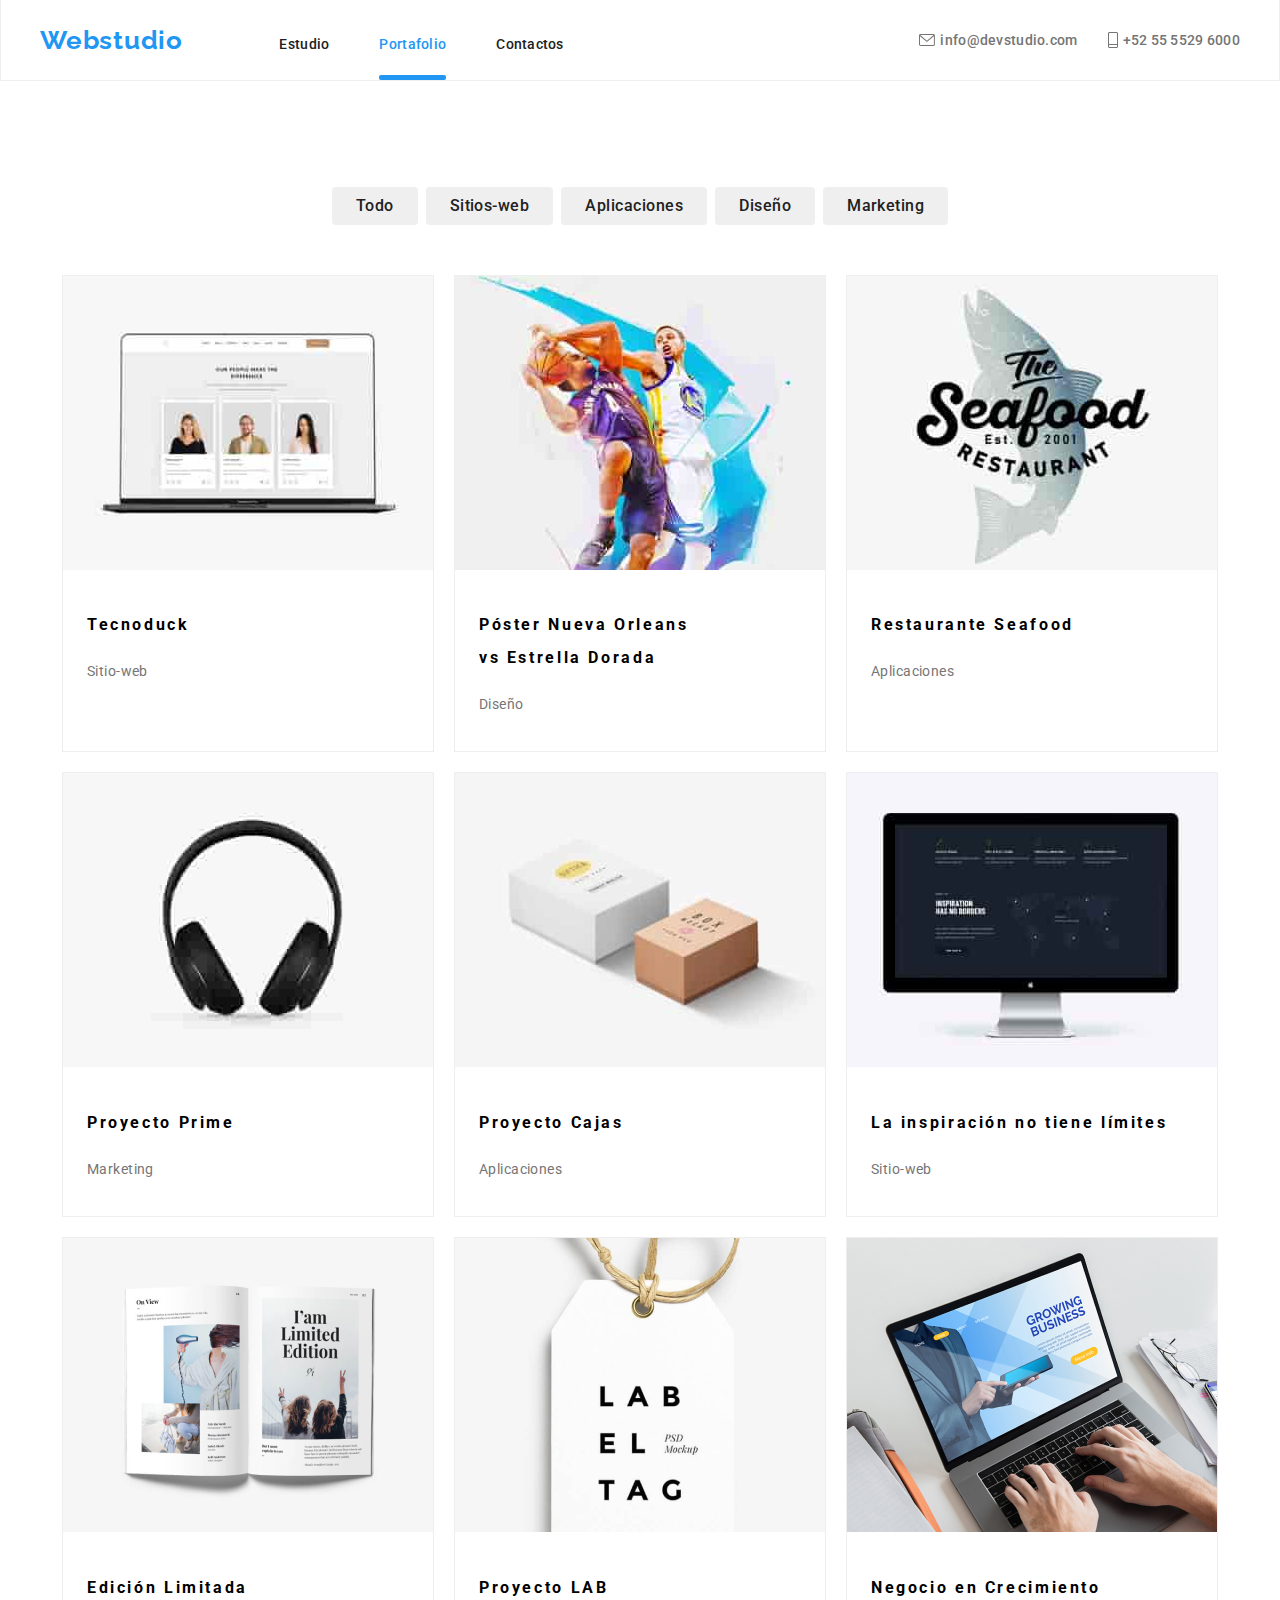
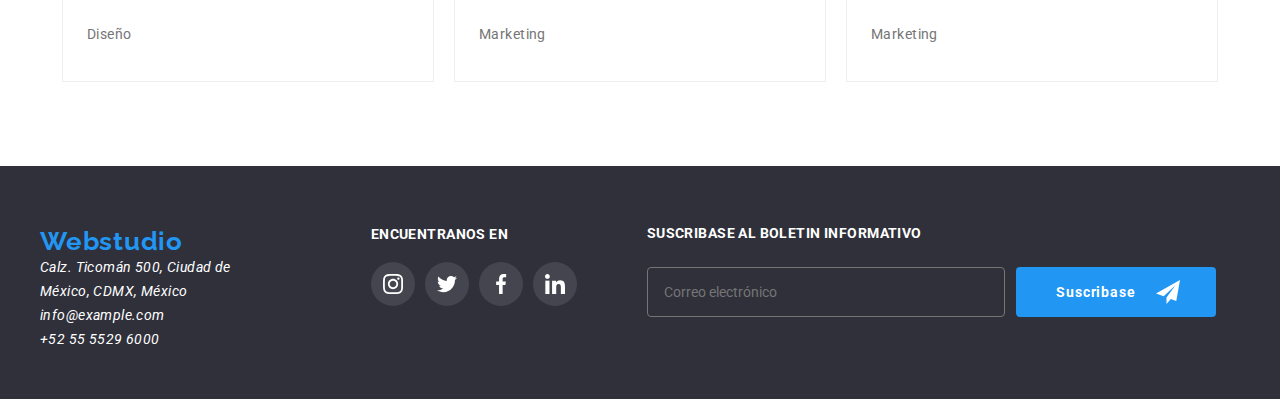
==== portafolio.html @ 68619248 "work1" ====
<!DOCTYPE html>
<html lang="Es">
  <head>
    <meta charset="UTF-8" />
    <meta name="viewport" content="width=device-width, initial-scale=1.0" />
    <title>Portafolio</title>
    <link
      rel="stylesheet"
      href="https://cdnjs.cloudflare.com/ajax/libs/modern-normalize/1.0.0/modern-normalize.min.css"
    />
    <link
      rel="stylesheet"
      href="https://cdnjs.cloudflare.com/ajax/libs/modern-normalize/1.0.0/modern-normalize.min.css"
    />
    <link rel="stylesheet" href="./css/style.css" />
  </head>
  <body class="style_letter">
    <header class="border header">
      <div class="container header_container">
        <nav>
          <a class="icono_web" href="./index.html">Webstudio</a>
          <ul class="navegation_link">
            <li>
              <a class="link_nav filtro_nav" href="./index.html">Estudio</a>
            </li>
            <li>
              <a class="link_nav filtro_nav active" href="./portafolio.html"
                >Portafolio</a
              >
            </li>
            <li><a class="link_nav filtro_nav" href="#">Contactos</a></li>
          </ul>
        </nav>
        <ul class="cont_contac">
          <li class="contacs">
            <a href="mailto:info@devstudio.com">
              <svg width="16px" height="12px">
                <use href="./images/symbol-defs.svg#icon-sobre-activable"></use>
              </svg>
              info@devstudio.com</a
            >
          </li>
          <li class="contacs">
            <a href="tel:+525555296000">
              <svg width="10px" height="16px">
                <use href="./images/symbol-defs.svg#icon-Phone"></use>
              </svg>
              +52 55 5529 6000</a
            >
          </li>
        </ul>
      </div>
    </header>
    <h1 class="entry-header">portafolio</h1>
    <main class="container">
      <section>
        <ul class="orient_filtros space_filtro">
          <li>
            <button type="button" class="cursor filtro">Todo</button>
          </li>
          <li>
            <button type="button" class="cursor filtro">Sitios-web</button>
          </li>
          <li>
            <button type="button" class="cursor filtro">Aplicaciones</button>
          </li>
          <li>
            <button type="button" class="cursor filtro">Diseño</button>
          </li>
          <li>
            <button type="button" class="cursor filtro">Marketing</button>
          </li>
        </ul>
        <ul class="list_img">
          <li class="img_block">
            <div class="img_cont">
              <img src="./images/Tecnoduck.jpg" alt="lapto_imag" width="370" />
              <p class="img_text">
                Tecnoduck es una plataforma de distribución de coronavirus de
                última generación. Las compañías usan esta plataforma para el
                espionaje digital y los ataques a los servidores seguros de la
                competencia.
              </p>
            </div>
            <h3>Tecnoduck</h3>
            <p>Sitio-web</p>
          </li>
          <li class="img_block">
            <div class="img_cont">
              <img
                src="./images/Basketball.jpg"
                alt="jugadores_nba"
                width="370"
              />
              <p class="img_text">
                Tecnoduck es una plataforma de distribución de coronavirus de
                última generación. Las compañías usan esta plataforma para el
                espionaje digital y los ataques a los servidores seguros de la
                competencia.
              </p>
            </div>
            <h3>
              Póster Nueva Orleans <br />
              vs Estrella Dorada
            </h3>
            <p>Diseño</p>
          </li>
          <li class="img_block">
            <div class="img_cont">
              <img
                src="./images/RestauranteSeafood.jpg"
                alt="img_fish"
                width="370"
              />
              <p class="img_text">
                Tecnoduck es una plataforma de distribución de coronavirus de
                última generación. Las compañías usan esta plataforma para el
                espionaje digital y los ataques a los servidores seguros de la
                competencia.
              </p>
            </div>
            <h3>Restaurante Seafood</h3>
            <p>Aplicaciones</p>
          </li>
          <li class="img_block">
            <div class="img_cont">
              <img
                src="./images/Proyectoprime.jpg"
                alt="audifonos"
                width="370"
              />
              <p class="img_text">
                Tecnoduck es una plataforma de distribución de coronavirus de
                última generación. Las compañías usan esta plataforma para el
                espionaje digital y los ataques a los servidores seguros de la
                competencia.
              </p>
            </div>
            <h3>Proyecto Prime</h3>
            <p>Marketing</p>
          </li>
          <li class="img_block">
            <div class="img_cont">
              <img src="./images/Proyectocajas.jpg" alt="cajas" width="370" />
              <p class="img_text">
                Tecnoduck es una plataforma de distribución de coronavirus de
                última generación. Las compañías usan esta plataforma para el
                espionaje digital y los ataques a los servidores seguros de la
                competencia.
              </p>
            </div>
            <h3>Proyecto Cajas</h3>
            <p>Aplicaciones</p>
          </li>
          <li class="img_block">
            <div class="img_cont">
              <img
                src="./images/lainspiracionnotienelimites.jpg"
                alt="monitor"
                width="370"
              />
              <p class="img_text">
                Tecnoduck es una plataforma de distribución de coronavirus de
                última generación. Las compañías usan esta plataforma para el
                espionaje digital y los ataques a los servidores seguros de la
                competencia.
              </p>
            </div>
            <h3>La inspiración no tiene límites</h3>
            <p>Sitio-web</p>
          </li>
          <li class="img_block">
            <div class="img_cont">
              <img
                src="./images/Edicionlimitada.jpg"
                alt="revisto"
                width="370"
              />
              <p class="img_text">
                Tecnoduck es una plataforma de distribución de coronavirus de
                última generación. Las compañías usan esta plataforma para el
                espionaje digital y los ataques a los servidores seguros de la
                competencia.
              </p>
            </div>
            <h3>Edición Limitada</h3>
            <p>Diseño</p>
          </li>
          <li class="img_block">
            <div class="img_cont">
              <img src="./images/Proyectolab.jpg" alt="etiqueta" width="370" />
              <p class="img_text">
                Tecnoduck es una plataforma de distribución de coronavirus de
                última generación. Las compañías usan esta plataforma para el
                espionaje digital y los ataques a los servidores seguros de la
                competencia.
              </p>
            </div>
            <h3>Proyecto LAB</h3>
            <p>Marketing</p>
          </li>
          <li class="img_block">
            <div class="img_cont">
              <img
                src="./images/Negocioencrecim.jpg"
                alt="digitacion_lapto"
                width="370"
              />
              <p class="img_text">
                Tecnoduck es una plataforma de distribución de coronavirus de
                última generación. Las compañías usan esta plataforma para el
                espionaje digital y los ataques a los servidores seguros de la
                competencia.
              </p>
            </div>
            <h3>Negocio en Crecimiento</h3>
            <p>Marketing</p>
          </li>
        </ul>
      </section>
    </main>
    <footer class="color_footer">
      <div class="container cont_footer">
        <div>
          <a class="icono_web filtro_nav" href="./index.html">Webstudio</a>
          <address>
            <ul>
              <li>
                <a
                  class="filtro_nav link_footer"
                  target="_blank"
                  href="https://www.google.es/maps/place/Calz.+Ticom%C3%A1n+500,+La+Laguna+Ticoman,+Gustavo+A.+Madero,+07340+Ciudad+de+M%C3%A9xico,+CDMX,+M%C3%A9xico/@19.5102072,-99.1350661,17z/data=!3m1!4b1!4m5!3m4!1s0x85d1f9c66374d1dd:0x72c74207e8767392!8m2!3d19.5102022!4d-99.1324912?hl=es&entry=ttu"
                  >Calz. Ticomán 500, Ciudad de <br />
                  México, CDMX, México</a
                >
              </li>
              <li>
                <a class="link_footer filtro_nav" href="mailto:info@example.com"
                  >info@example.com</a
                >
              </li>
              <li>
                <a class="link_footer filtro_nav" href="tel:+525555296000"
                  >+52 55 5529 6000</a
                >
              </li>
            </ul>
          </address>
        </div>
        <div>
          <h3 class="find_title">ENCUENTRANOS EN</h3>
          <ul class="find_redes">
            <li class="redes_footer">
              <svg width="20px" height="20px">
                <use href="./images/symbol-defs.svg#icon-instagram-2"></use>
              </svg>
            </li>
            <li class="redes_footer">
              <svg width="20px" height="20px">
                <use href="./images/symbol-defs.svg#icon-twitter-1"></use>
              </svg>
            </li>
            <li class="redes_footer">
              <svg width="20px" height="20px">
                <use href="./images/symbol-defs.svg#icon-facebook-1"></use>
              </svg>
            </li>
            <li class="redes_footer">
              <svg width="20px" height="20px">
                <use href="./images/symbol-defs.svg#icon-linkedin-1"></use>
              </svg>
            </li>
          </ul>
        </div>
        <div class="footer_form">
          <form>
            <label for="email"
              ><h3 class="name_footer_form">
                SUSCRIBASE AL BOLETIN INFORMATIVO
              </h3>
            </label>
            <input
              class="footer_input"
              type="email"
              id="email"
              name="email"
              required
              placeholder="Correo electrónico"
            />
            <button class="button_suscrip" type="submit">
              Suscribase
              <svg class="icon_suscrip" width="24" height="24">
                <use href="./images/symbol-defs.svg#icon-enviar"></use>
              </svg>
            </button>
          </form>
        </div>
      </div>
    </footer>
  </body>
</html>
---- css/style.css ----
@import url("https://fonts.googleapis.com/css2?family=Roboto:wght@400;500;700;900&display=swap");
@import url("https://fonts.googleapis.com/css2?family=Raleway:wght@700&display=swap");

:root {
  --brand-color: #2196f3;
  --bottom-color: #2f303a;
  --letter-color: #757575;
  --tittle-color: #212121;
  --company-color: #f5f4fa;
  --color-white: #ffffff;
  --svg-color: #afb1b8;
}

body {
  font-family: Roboto;
  font-size: 14px;
  letter-spacing: 0.03em;
}

.style {
  list-style: none;
  padding: 0;
}

ul {
  margin: 0;
  padding: 0;
}

ul li {
  list-style: none;
}

.section {
  padding-top: 94px;
  padding-bottom: 94px;
}

button {
  border: none;
}

.container {
  width: 1200px;
  margin-left: auto;
  margin-right: auto;
}

.backdrop_service {
  position: fixed;
  top: 0;
  left: 0;
  width: 100%;
  height: 100%;
  background-color: rgba(0, 0, 0, 0.2);
  display: flex;
  transition: opacity 250ms cubic-bezier(0.4, 0, 0.2, 1) 250ms,
    visibility 250ms cubic-bezier(0.4, 0, 0.2, 1) 250ms;
}

.modal {
  width: 528px;
  height: 581px;
  background-color: var(--color-white);
  position: absolute;
  transform: translate(-50%, -50%);
  top: 50%;
  left: 50%;
  border-radius: 4px;
  box-shadow: 1px 4px 6px 0px rgba(0, 0, 0, 0.12),
    0px 4px 4px 0px rgba(0, 0, 0, 0.14), 0px 1px 1px 0px rgba(0, 0, 0, 0.2);
}

.is-hidden {
  visibility: hidden;
  opacity: 0;
  pointer-events: none;
}

.form {
  width: 100%;
  height: 100%;
  display: block;
  padding: 40px;
}

.form_text {
  font-size: 20px;
  font-weight: 700;
  line-height: 1.4;
  letter-spacing: 0.03em;
  text-align: center;
  margin: 0;
  padding-bottom: 12px;
}

.label {
  color: var(--letter-color);
  font-size: 12px;
  font-weight: 400;
  line-height: 1.71;
  letter-spacing: 0.01em;
  text-align: left;
}

.input_group {
  position: relative;
}

.form_data {
  width: 448px;
  height: 40px;
  border-radius: 4px;
  border: solid 1px;
  border-color: var(--letter-color);
  margin-top: 4px;
  margin-bottom: 10px;
  cursor: pointer;
  padding-left: 42px;
  outline: none;
  transition: border-color 250ms cubic-bezier(0.4, 0, 0.2, 1) 250ms;
}

.input_svg {
  transition: fill 250ms cubic-bezier(0.4, 0, 0.2, 1) 250ms;
  position: absolute;
  left: 14px;
  top: 50%;
  transform: translateY(-65%);
}

.input_group:hover > .input_svg,
.form_data:hover {
  border-color: var(--brand-color);
  fill: var(--brand-color);
}

.input_group:focus-within > .input_svg,
.form_data:focus {
  fill: var(--brand-color);
  border-color: var(--brand-color);
}

.feedback_form {
  width: 448px;
  height: 120x;
  border-radius: 4px;
  border: solid 1px;
  border-color: var(--letter-color);
  font-size: 12px;
  line-height: 1.1;
  letter-spacing: 0.01em;
  padding: 12px 16px;
  margin-top: 4px;
  margin-bottom: 10px;
  cursor: pointer;
  resize: none;
  outline: none;
  transition: border-color 250ms cubic-bezier(0.4, 0, 0.2, 1) 250ms;
}

.feedback_form::placeholder {
  color: var(--letter-color);
  font-size: 12px;
  line-height: 1.1;
  letter-spacing: 0.01em;
}

.feedback_form:hover {
  border-color: var(--brand-color);
}

.feedback_form:focus {
  border-color: var(--brand-color);
}

.checkbox_cont {
  display: flex;
  position: relative;
}

.input_policies {
  display: block;
  width: 15px;
  height: 16px;
  position: absolute;
  top: 5%;
  left: 5px;
}

.label_policies {
  isplay: flex;
  align-items: center;
  color: var(--letter-color);
  font-size: 14px;
  line-height: 1.7;
  letter-spacing: 0.03em;
  padding-left: 30px;
}

.send_button {
  display: block;
  margin: auto;
  width: 200px;
  height: 50px;
  background-color: var(--brand-color);
  border-radius: 4px;
  border-color: transparent;
  box-shadow: 0px 4px 4px 0px rgba(0, 0, 0, 0.15);
  color: var(--color-white);
  font-weight: 700;
  line-height: 1.8;
  letter-spacing: 0.06em;
  align-items: center;
  margin-top: 10px;
  cursor: pointer;
  transform: translateY(15%);
}

.close_button {
  width: 30px;
  height: 30px;
  background-color: var(--white-font);
  border-radius: 50%;
  border: 1px solid rgba(0, 0, 0, 0.1);
  position: absolute;
  top: 8px;
  right: 8px;
  opacity: 1;
  visibility: visible;
  transition: opacity 250ms cubic-bezier(0.4, 0, 0.2, 1) 250ms,
    visibility 250ms cubic-bezier(0.4, 0, 0.2, 1) 250ms;
  padding: 6px 6px;
  justify-content: center;
  display: flex;
  align-items: center;
}

.close_button:hover,
.close_button:focus {
  fill: var(--brand-color);
  cursor: pointer;
}

.icono_web {
  color: var(--brand-color);
  text-decoration: none;
  font-family: Raleway;
  font-size: 26px;
  font-weight: 700;
  line-height: 1.17;
  letter-spacing: 0.03em;
  text-align: center;
}

.link_nav {
  text-decoration: none;
  color: var(--tittle-color);
  font-size: 14px;
  font-weight: 500;
  line-height: 1.14;
  letter-spacing: 0.02em;
  text-align: center;
  transition: color 250ms cubic-bezier(0.4, 0, 0.2, 1);
  margin-bottom: 28px;
  position: relative;
}

.link_nav:active {
  color: var(--brand-color);
}

.active {
  color: var(--brand-color);
}

.link_nav.active::after {
  content: "";
  background-color: var(--brand-color);
  position: absolute;
  width: 100%;
  height: 5px;
  border-radius: 2px;
  display: inline-block;
  left: 0;
  bottom: -28px;
}

.header_container {
  display: flex;
  justify-content: space-between;
  height: 80px;
  align-items: center;
}

.navegation_link {
  display: inline-flex;
  gap: 50px;
  margin-left: 93px;
}

.cont_contac {
  display: flex;
  align-items: center;
  gap: 30px;
}

.contacs > a {
  text-decoration: none;
  text-align: left;
  letter-spacing: 0.02em;
  font-weight: 500;
  line-height: 1.143;
  color: var(--letter-color);
  gap: 5px;
  fill: var(--letter-color);
  display: flex;
  align-items: center;
  transition: color 250ms cubic-bezier(0.4, 0, 0.2, 1);
}

.contacs > a:hover {
  color: var(--brand-color);
  fill: var(--brand-color);
}

.color_fondo {
  padding: 200px 0;
  display: flex;
  flex-direction: column;
  align-items: center;
  background-image: linear-gradient(to bottom, #2f303a66, #2f303a66),
    url(../images/Meethero.jpg);
  background-size: cover;
  background-repeat: no-repeat;
  background-position: center;
}

.title {
  font-size: 44px;
  font-weight: 900;
  line-height: 1.36;
  letter-spacing: 0.06em;
  text-align: center;
  font-style: normal;
  color: var(--color-white);
  margin: 0;
  padding-bottom: 30px;
}

.button_service {
  color: var(--color-white);
  background-color: var(--brand-color);
  font-size: 16px;
  font-weight: 700;
  line-height: 1.87;
  letter-spacing: 0.06em;
  text-align: center;
  padding: 10px;
  border-radius: 4px;
  height: 50px;
  cursor: pointer;
}

.about_title {
  font-size: 14px;
  font-weight: 700;
  line-height: 1.14;
  letter-spacing: 0.03em;
  text-align: left;
  margin-bottom: 10px;
  margin-top: 30px;
}

.about_text {
  color: var(--letter-color);
  font-size: 14px;
  font-weight: 400;
  line-height: 1.71;
  letter-spacing: 0.03em;
  text-align: left;
  margin: 0px;
}

.about {
  display: flex;
  justify-content: space-between;
}

.about_space {
  display: flex;
  column-gap: 30px;
}

.svg_about {
  height: 120px;
  background-color: var(--company-color);
  display: flex;
  justify-content: center;
  align-items: center;
  padding: 25px 100px;
}

.make_title {
  font-size: 36px;
  font-weight: 700;
  line-height: 1.16;
  text-align: center;
  padding-bottom: 50px;
  margin: 0;
}

.make_img {
  display: flex;
  justify-content: space-between;
  column-gap: 30px;
}

.make_cont {
  width: 370px;
  height: 294px;
  color: var(--color-white);
  display: flex;
  justify-content: center;
  align-items: flex-end;
}

.make_text {
  background-color: var(--bottom-color);
  color: var(--color-white);
  height: 70px;
  width: 370px;
  opacity: 0.8;
  display: flex;
  justify-content: center;
  align-items: center;
}
.make_bacground1 {
  background-image: url(../images/caja1.jpg);
}
.make_bacground2 {
  background-image: url(../images/caja2.jpg);
}
.make_bacground3 {
  background-image: url(../images/caja3.jpg);
}

.our_team {
  font-size: 36px;
  font-weight: 700;
  line-height: 1.16;
  letter-spacing: 0.03em;
  padding-bottom: 50px;
  text-align: center;
  margin: 0;
}

.team_block {
  display: flex;
  justify-content: space-between;
}

.team_list {
  display: flex;
  flex-basis: calc((100%-3 * 37px) / 4);
  text-align: center;
}

.team_name {
  color: var(--tittle-color);
  font-size: 16px;
  font-weight: 500;
  line-height: 1.18;
  letter-spacing: 0.03em;
  margin-top: 30px;
  margin-bottom: 10px;
}

.team_role {
  color: var(--letter-color);
  font-size: 16px;
  font-weight: 400;
  line-height: 1.18;
  letter-spacing: 0.03em;
  margin-top: 0;
}

.color_team {
  background-color: var(--company-color);
}

.tarjet_color {
  background-color: var(--color-white);
  box-shadow: 0px 1px 3px rgba(0, 0, 0, 0.12), 0px 1px 1px rgba(0, 0, 0, 0.14),
    0px 2px 1px rgba(0, 0, 0, 0.2);
  border-radius: 0px 0px 4px 4px;
}

.team_redes {
  fill: var(--svg-color);
  border-radius: 50%;
  width: 44px;
  height: 44px;
  display: flex;
  align-items: center;
  justify-content: center;
  background-color: var(--color-white);
  cursor: pointer;
  transition: 250ms cubic-bezier(0.4, 0, 0.2, 1);
}

.team_redes:hover {
  background-color: var(--brand-color);
  fill: var(--color-white);
}

.space_redes {
  display: flex;
  gap: 10px;
  width: 100%;
  justify-content: center;
  align-items: center;
  margin-bottom: 30px;
}

.customers > h2 {
  text-align: center;
  letter-spacing: 0.03em;
  font-weight: 700;
  line-height: 1.167;
  margin-top: 59px;
  margin-bottom: 44px;
  font-size: 36px;
}

.customers_cont {
  display: flex;
  justify-content: space-around;
  align-items: center;
  padding-bottom: 151px;
}
.customers > a > svg {
  width: 170px;
  height: 81px;
  fill: var(--svg-color);
  padding: 14px 32px;
  border: 1px solid var(--svg-color);
  border-radius: 4px;
  transition: 250ms cubic-bezier(0.4, 0, 0.2, 1);
}
.customers > a > svg:hover {
  border: 1px solid var(--brand-color);
  fill: var(--brand-color);
}

.link_footer {
  text-decoration: none;
  color: var(--color-white);
  font-size: 14px;
  font-weight: 400;
  line-height: 1.71;
  letter-spacing: 0.03em;
  text-align: left;
  transition: 250ms cubic-bezier(0.4, 0, 0.2, 1);
}

.link_footer:hover {
  color: var(--brand-color);
}

.color_footer {
  background-color: var(--bottom-color);
  padding-top: 60px;
  padding-bottom: 47px;
}

.cont_footer {
  display: flex;
  gap: 70px;
}

.find_title {
  color: var(--color-white);
  font-size: 14px;
  font-weight: 700;
  line-height: 16px;
  letter-spacing: 0.03em;
  text-align: left;
  padding-left: 70px;
  margin: 0;
  padding-bottom: 20px;
}

.find_redes {
  display: flex;
  gap: 10px;
  padding-left: 70px;
}

.redes_footer {
  fill: var(--color-white);
  border-radius: 50%;
  width: 44px;
  height: 44px;
  display: flex;
  align-items: center;
  justify-content: center;
  background-color: rgba(255, 255, 255, 0.1);
  cursor: pointer;
  transition: 250ms cubic-bezier(0.4, 0, 0.2, 1);
}

.redes_footer:hover {
  background-color: var(--brand-color);
}

.footer_form {
  display: flex;
}
.name_footer_form {
  color: var(--color-white);
  font-weight: 700;
  font-size: 14px;
  line-height: 1.1;
  letter-spacing: 0.03em;
  text-align: left;
  margin: 0;
  padding-bottom: 20px;
}

.footer_input {
  width: 358px;
  height: 50px;
  border-radius: 4px;
  border: solid 1px;
  border-color: var(--letter-color);
  background-color: var(--bottom-color);
  color: var(--white-font);
  padding: 15px 16px;
}

.button_suscrip {
  display: inline-flex;
  width: 200px;
  height: 50px;
  background-color: var(--brand-color);
  color: var(--color-white);
  font-weight: 700;
  line-height: 1.8;
  letter-spacing: 0.06em;
  border-radius: 4px;
  border: solid 1px;
  border-color: transparent;
  gap: 20px;
  align-items: center;
  padding-left: 39px;
  margin-left: 8px;
  margin-top: 6px;
  cursor: pointer;
}
/*seccin portafolio*/

.entry-header {
  display: none;
}

.border {
  border: 1px solid #eeeeee;
  border-top: var(--color-white);
}

.filtro {
  color: var(--tittle-color);
  font-size: 16px;
  font-weight: 500;
  line-height: 1.6;
  letter-spacing: 0.03em;
  text-align: center;
  padding: 6px 24px;
  border-radius: 4px;
  transition: 250ms cubic-bezier(0.4, 0, 0.2, 1);
  cursor: pointer;
}

.filtro:hover {
  background-color: var(--brand-color);
  color: var(--color-white);
}

.filtro:focus {
  background-color: var(--brand-color);
  color: var(--color-white);
}

.filtro_nav:hover {
  color: var(--brand-color);
}

.filtro_nav:focus {
  color: var(--brand-color);
}

.orient_filtros {
  display: flex;
  justify-content: center;
  padding-top: 106px;
  padding-bottom: 50px;
}

.space_filtro {
  display: flex;
  gap: 8px;
}

.space_filtro > li:hover {
  box-shadow: 0px 2px 2px 0px rgba(0, 0, 0, 0.122),
    0px 1px 2px 0px rgba(0, 0, 0, 0.078), 0px 3px 1px 0px rgba(0, 0, 0, 0.102);
  transition: 250ms cubic-bezier(0.4, 0, 0.2, 1);
}

.list_img {
  display: flex;
  justify-content: center;
  flex-wrap: wrap;
  gap: 20px;
  margin-bottom: 84px;
}

.img_cont {
  position: relative;
  overflow: hidden;
}

.img_block:hover .img_text {
  transform: translateY(-100%);
}

.img_text {
  transform: translateY(0);
  position: absolute;
  width: 100%;
  height: 100%;
  margin: 0;
  display: flex;
  justify-content: center;
  align-items: center;
  text-align: center;
  color: var(--color-white);
  font-size: 18px;
  font-weight: 400;
  line-height: 1.56;
  letter-spacing: 0.03em;
  text-align: left;
  background-color: rgba(33, 150, 243, 0.9);
  padding: 64px 24px;
  transition: transform 250ms ease;
}

.list_img > li > h3 {
  text-align: left;
  letter-spacing: 0.16em;
  font-weight: 700;
  line-height: 2;
  padding-top: 20px;
  padding-left: 24px;
}
.list_img > li > p {
  color: var(--letter-color);
  text-align: left;
  letter-spacing: 0.03em;
  font-weight: 400;
  line-height: 1.875;
  padding-left: 24px;
  padding-bottom: 20px;
}
.list_img > li {
  cursor: pointer;
  border: 1px solid #eeeeee;
}
.list_img > li:hover {
  box-shadow: 0px 1px 1px rgba(0, 0, 0, 0.12), 0px 4px 4px rgba(0, 0, 0, 0.06),
    1px 4px 6px rgba(0, 0, 0, 0.16);
  transition: 250ms cubic-bezier(0.4, 0, 0.2, 1);
}
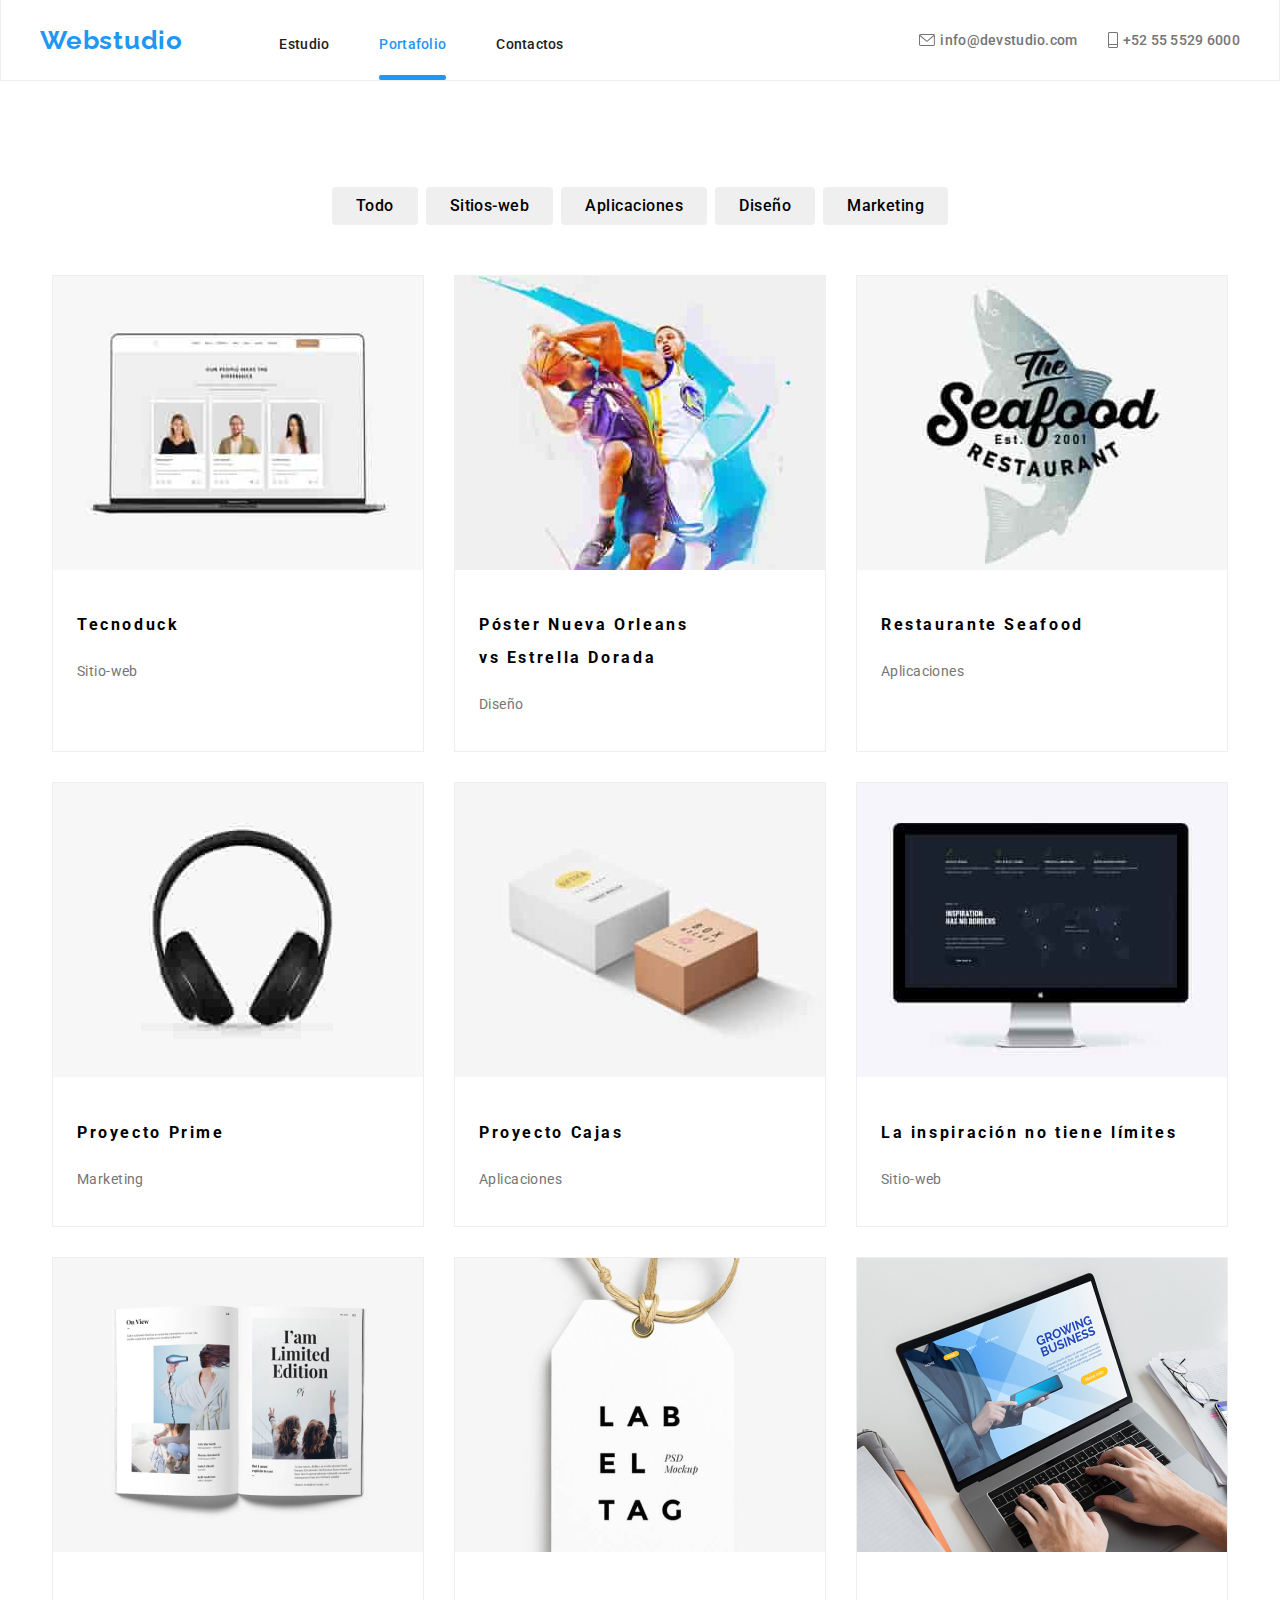
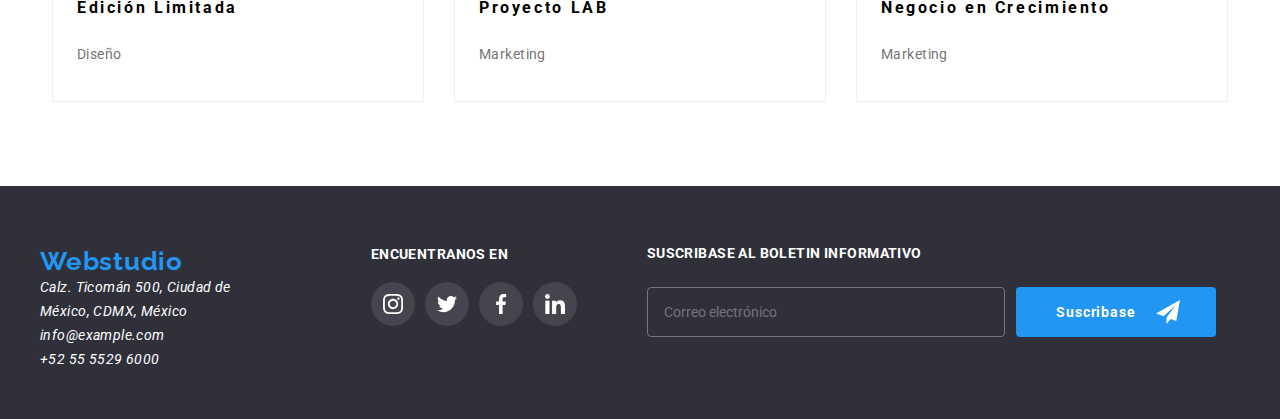
==== commit cd31634a: "sass_one" ====
--- a/portafolio.html
+++ b/portafolio.html
@@ -12,36 +12,36 @@
       rel="stylesheet"
       href="https://cdnjs.cloudflare.com/ajax/libs/modern-normalize/1.0.0/modern-normalize.min.css"
     />
-    <link rel="stylesheet" href="./css/style.css" />
+    <link rel="stylesheet" href="./css/main.min.css" />
   </head>
   <body class="style_letter">
     <header class="border header">
-      <div class="container header_container">
+      <div class="container header__container">
         <nav>
-          <a class="icono_web" href="./index.html">Webstudio</a>
-          <ul class="navegation_link">
+          <a class="nav__logo" href="./index.html">Webstudio</a>
+          <ul class="nav__container">
             <li>
-              <a class="link_nav filtro_nav" href="./index.html">Estudio</a>
+              <a class="nav__link" href="./index.html">Estudio</a>
             </li>
             <li>
-              <a class="link_nav filtro_nav active" href="./portafolio.html"
+              <a class="nav__link nav--active" href="./portafolio.html"
                 >Portafolio</a
               >
             </li>
-            <li><a class="link_nav filtro_nav" href="#">Contactos</a></li>
+            <li><a class="nav__link" href="#">Contactos</a></li>
           </ul>
         </nav>
-        <ul class="cont_contac">
-          <li class="contacs">
-            <a href="mailto:info@devstudio.com">
+        <ul class="contact">
+          <li>
+            <a class="contact__text" href="mailto:info@devstudio.com">
               <svg width="16px" height="12px">
                 <use href="./images/symbol-defs.svg#icon-sobre-activable"></use>
               </svg>
               info@devstudio.com</a
             >
           </li>
-          <li class="contacs">
-            <a href="tel:+525555296000">
+          <li>
+            <a class="contact__text" href="tel:+525555296000">
               <svg width="10px" height="16px">
                 <use href="./images/symbol-defs.svg#icon-Phone"></use>
               </svg>
@@ -54,28 +54,28 @@
     <h1 class="entry-header">portafolio</h1>
     <main class="container">
       <section>
-        <ul class="orient_filtros space_filtro">
-          <li>
-            <button type="button" class="cursor filtro">Todo</button>
-          </li>
-          <li>
-            <button type="button" class="cursor filtro">Sitios-web</button>
-          </li>
-          <li>
-            <button type="button" class="cursor filtro">Aplicaciones</button>
-          </li>
-          <li>
-            <button type="button" class="cursor filtro">Diseño</button>
-          </li>
-          <li>
-            <button type="button" class="cursor filtro">Marketing</button>
+        <ul class="button__list">
+          <li>
+            <button type="button" class="button__filter">Todo</button>
+          </li>
+          <li>
+            <button type="button" class="button__filter">Sitios-web</button>
+          </li>
+          <li>
+            <button type="button" class="button__filter">Aplicaciones</button>
+          </li>
+          <li>
+            <button type="button" class="button__filter">Diseño</button>
+          </li>
+          <li>
+            <button type="button" class="button__filter">Marketing</button>
           </li>
         </ul>
-        <ul class="list_img">
-          <li class="img_block">
-            <div class="img_cont">
+        <ul class="gallery__list">
+          <li class="gallery__block">
+            <div class="card-gallery__content">
               <img src="./images/Tecnoduck.jpg" alt="lapto_imag" width="370" />
-              <p class="img_text">
+              <p class="card-gallery__text">
                 Tecnoduck es una plataforma de distribución de coronavirus de
                 última generación. Las compañías usan esta plataforma para el
                 espionaje digital y los ataques a los servidores seguros de la
@@ -85,14 +85,14 @@
             <h3>Tecnoduck</h3>
             <p>Sitio-web</p>
           </li>
-          <li class="img_block">
-            <div class="img_cont">
+          <li class="gallery__block">
+            <div class="card-gallery__content">
               <img
                 src="./images/Basketball.jpg"
                 alt="jugadores_nba"
                 width="370"
               />
-              <p class="img_text">
+              <p class="card-gallery__text">
                 Tecnoduck es una plataforma de distribución de coronavirus de
                 última generación. Las compañías usan esta plataforma para el
                 espionaje digital y los ataques a los servidores seguros de la
@@ -105,14 +105,14 @@
             </h3>
             <p>Diseño</p>
           </li>
-          <li class="img_block">
-            <div class="img_cont">
+          <li class="gallery__block">
+            <div class="card-gallery__content">
               <img
                 src="./images/RestauranteSeafood.jpg"
                 alt="img_fish"
                 width="370"
               />
-              <p class="img_text">
+              <p class="card-gallery__text">
                 Tecnoduck es una plataforma de distribución de coronavirus de
                 última generación. Las compañías usan esta plataforma para el
                 espionaje digital y los ataques a los servidores seguros de la
@@ -122,14 +122,14 @@
             <h3>Restaurante Seafood</h3>
             <p>Aplicaciones</p>
           </li>
-          <li class="img_block">
-            <div class="img_cont">
+          <li class="gallery__block">
+            <div class="card-gallery__content">
               <img
                 src="./images/Proyectoprime.jpg"
                 alt="audifonos"
                 width="370"
               />
-              <p class="img_text">
+              <p class="card-gallery__text">
                 Tecnoduck es una plataforma de distribución de coronavirus de
                 última generación. Las compañías usan esta plataforma para el
                 espionaje digital y los ataques a los servidores seguros de la
@@ -139,10 +139,10 @@
             <h3>Proyecto Prime</h3>
             <p>Marketing</p>
           </li>
-          <li class="img_block">
-            <div class="img_cont">
+          <li class="gallery__block">
+            <div class="card-gallery__content">
               <img src="./images/Proyectocajas.jpg" alt="cajas" width="370" />
-              <p class="img_text">
+              <p class="card-gallery__text">
                 Tecnoduck es una plataforma de distribución de coronavirus de
                 última generación. Las compañías usan esta plataforma para el
                 espionaje digital y los ataques a los servidores seguros de la
@@ -152,14 +152,14 @@
             <h3>Proyecto Cajas</h3>
             <p>Aplicaciones</p>
           </li>
-          <li class="img_block">
-            <div class="img_cont">
+          <li class="gallery__block">
+            <div class="card-gallery__content">
               <img
                 src="./images/lainspiracionnotienelimites.jpg"
                 alt="monitor"
                 width="370"
               />
-              <p class="img_text">
+              <p class="card-gallery__text">
                 Tecnoduck es una plataforma de distribución de coronavirus de
                 última generación. Las compañías usan esta plataforma para el
                 espionaje digital y los ataques a los servidores seguros de la
@@ -169,14 +169,14 @@
             <h3>La inspiración no tiene límites</h3>
             <p>Sitio-web</p>
           </li>
-          <li class="img_block">
-            <div class="img_cont">
+          <li class="gallery__block">
+            <div class="card-gallery__content">
               <img
                 src="./images/Edicionlimitada.jpg"
                 alt="revisto"
                 width="370"
               />
-              <p class="img_text">
+              <p class="card-gallery__text">
                 Tecnoduck es una plataforma de distribución de coronavirus de
                 última generación. Las compañías usan esta plataforma para el
                 espionaje digital y los ataques a los servidores seguros de la
@@ -186,10 +186,10 @@
             <h3>Edición Limitada</h3>
             <p>Diseño</p>
           </li>
-          <li class="img_block">
-            <div class="img_cont">
+          <li class="gallery__block">
+            <div class="card-gallery__content">
               <img src="./images/Proyectolab.jpg" alt="etiqueta" width="370" />
-              <p class="img_text">
+              <p class="card-gallery__text">
                 Tecnoduck es una plataforma de distribución de coronavirus de
                 última generación. Las compañías usan esta plataforma para el
                 espionaje digital y los ataques a los servidores seguros de la
@@ -199,14 +199,14 @@
             <h3>Proyecto LAB</h3>
             <p>Marketing</p>
           </li>
-          <li class="img_block">
-            <div class="img_cont">
+          <li class="gallery__block">
+            <div class="card-gallery__content">
               <img
                 src="./images/Negocioencrecim.jpg"
                 alt="digitacion_lapto"
                 width="370"
               />
-              <p class="img_text">
+              <p class="card-gallery__text">
                 Tecnoduck es una plataforma de distribución de coronavirus de
                 última generación. Las compañías usan esta plataforma para el
                 espionaje digital y los ataques a los servidores seguros de la
@@ -219,15 +219,15 @@
         </ul>
       </section>
     </main>
-    <footer class="color_footer">
-      <div class="container cont_footer">
+    <footer class="footer__background">
+      <div class="container footer">
         <div>
-          <a class="icono_web filtro_nav" href="./index.html">Webstudio</a>
+          <a class="nav__logo" href="./index.html">Webstudio</a>
           <address>
             <ul>
               <li>
                 <a
-                  class="filtro_nav link_footer"
+                  class="footer__contact"
                   target="_blank"
                   href="https://www.google.es/maps/place/Calz.+Ticom%C3%A1n+500,+La+Laguna+Ticoman,+Gustavo+A.+Madero,+07340+Ciudad+de+M%C3%A9xico,+CDMX,+M%C3%A9xico/@19.5102072,-99.1350661,17z/data=!3m1!4b1!4m5!3m4!1s0x85d1f9c66374d1dd:0x72c74207e8767392!8m2!3d19.5102022!4d-99.1324912?hl=es&entry=ttu"
                   >Calz. Ticomán 500, Ciudad de <br />
@@ -235,12 +235,12 @@
                 >
               </li>
               <li>
-                <a class="link_footer filtro_nav" href="mailto:info@example.com"
+                <a class="footer__contact" href="mailto:info@example.com"
                   >info@example.com</a
                 >
               </li>
               <li>
-                <a class="link_footer filtro_nav" href="tel:+525555296000"
+                <a class="footer__contact" href="tel:+525555296000"
                   >+52 55 5529 6000</a
                 >
               </li>
@@ -248,48 +248,46 @@
           </address>
         </div>
         <div>
-          <h3 class="find_title">ENCUENTRANOS EN</h3>
-          <ul class="find_redes">
-            <li class="redes_footer">
+          <h3 class="footer__title">ENCUENTRANOS EN</h3>
+          <ul class="networks">
+            <li class="networks-footer__item">
               <svg width="20px" height="20px">
                 <use href="./images/symbol-defs.svg#icon-instagram-2"></use>
               </svg>
             </li>
-            <li class="redes_footer">
+            <li class="networks-footer__item">
               <svg width="20px" height="20px">
                 <use href="./images/symbol-defs.svg#icon-twitter-1"></use>
               </svg>
             </li>
-            <li class="redes_footer">
+            <li class="networks-footer__item">
               <svg width="20px" height="20px">
                 <use href="./images/symbol-defs.svg#icon-facebook-1"></use>
               </svg>
             </li>
-            <li class="redes_footer">
+            <li class="networks-footer__item">
               <svg width="20px" height="20px">
                 <use href="./images/symbol-defs.svg#icon-linkedin-1"></use>
               </svg>
             </li>
           </ul>
         </div>
-        <div class="footer_form">
+        <div class="footer__form">
           <form>
             <label for="email"
-              ><h3 class="name_footer_form">
-                SUSCRIBASE AL BOLETIN INFORMATIVO
-              </h3>
+              ><h3 class="footer__text">SUSCRIBASE AL BOLETIN INFORMATIVO</h3>
             </label>
             <input
-              class="footer_input"
+              class="footer__input"
               type="email"
               id="email"
               name="email"
               required
               placeholder="Correo electrónico"
             />
-            <button class="button_suscrip" type="submit">
+            <button class="footer__button" type="submit">
               Suscribase
-              <svg class="icon_suscrip" width="24" height="24">
+              <svg width="24" height="24">
                 <use href="./images/symbol-defs.svg#icon-enviar"></use>
               </svg>
             </button>
--- a/css/main.min.css
+++ b/css/main.min.css
@@ -0,0 +1 @@
+@import"https://fonts.googleapis.com/css2?family=Roboto:wght@400;500;700;900&display=swap";@import"https://fonts.googleapis.com/css2?family=Raleway:wght@700&display=swap";.nav__logo{color:#2196f3;text-decoration:none;font-family:Raleway;font-size:26px;font-weight:700;line-height:1.17;letter-spacing:.03em;text-align:center}.nav__logo{color:#2196f3;text-decoration:none;font-family:Raleway;font-size:26px;font-weight:700;line-height:1.17;letter-spacing:.03em;text-align:center}.nav__link{text-decoration:none;color:#212121;font-size:14px;font-weight:500;line-height:1.14;letter-spacing:.02em;text-align:center;transition:color 250ms cubic-bezier(0.4, 0, 0.2, 1);margin-bottom:28px;position:relative}.nav__link:hover,.nav__link:focus{color:#2196f3}.nav__link:active{color:#2196f3}.nav--active{color:#2196f3}.nav__link.nav--active::after{content:"";background-color:#2196f3;position:absolute;width:100%;height:5px;border-radius:2px;display:inline-block;left:0;bottom:-28px}.header__container{display:flex;justify-content:space-between;height:80px;align-items:center}.nav__container{display:inline-flex;gap:50px;margin-left:93px}.contact{display:flex;align-items:center;gap:30px}.contact__text{text-decoration:none;text-align:left;letter-spacing:.02em;font-weight:500;line-height:1.143;color:#757575;gap:5px;fill:#757575;display:flex;align-items:center;transition:color 250ms cubic-bezier(0.4, 0, 0.2, 1)}.contact__text:hover{color:#2196f3;fill:#2196f3}.hero{padding:200px 0;display:flex;flex-direction:column;align-items:center;background-image:linear-gradient(to bottom, rgba(47, 48, 58, 0.4), rgba(47, 48, 58, 0.4)),url(../images/Meethero.jpg);background-size:cover;background-repeat:no-repeat;background-position:center;height:600px;max-width:1600px}.hero__title{font-size:44px;font-weight:900;line-height:1.36;letter-spacing:.06em;text-align:center;font-style:normal;color:#fff;margin:0;padding-bottom:30px}.hero__button{color:#fff;background-color:#2196f3;font-size:16px;font-weight:700;line-height:1.87;letter-spacing:.06em;text-align:center;padding:10px;border-radius:4px;height:50px;cursor:pointer}.about{display:flex;justify-content:space-between;display:flex;-moz-column-gap:30px;column-gap:30px}.about__svg{height:120px;background-color:#f5f4fa;display:flex;justify-content:center;align-items:center;padding:25px 100px}.about__title{font-size:14px;font-weight:700;line-height:1.14;letter-spacing:.03em;text-align:left;margin-bottom:10px;margin-top:30px}.about__text{color:#757575;font-size:14px;font-weight:400;line-height:1.71;letter-spacing:.03em;text-align:left;margin:0px}.services__title{font-size:36px;font-weight:700;line-height:1.16;text-align:center;padding-bottom:50px;margin:0}.services__list{display:flex;justify-content:space-between;-moz-column-gap:30px;column-gap:30px}.services__image{width:370px;height:294px;color:#fff;display:flex;justify-content:center;align-items:flex-end}.services__text{background-color:#2f303a;color:#fff;height:70px;width:370px;opacity:.8;display:flex;justify-content:center;align-items:center}.services__bacground1{background-image:url(../images/caja1.jpg)}.services__bacground2{background-image:url(../images/caja2.jpg)}.services__bacground3{background-image:url(../images/caja3.jpg)}.team__background{background-color:#f5f4fa}.team__title{font-size:36px;font-weight:700;line-height:1.16;letter-spacing:.03em;padding-bottom:50px;text-align:center;margin:0}.team__block{display:flex;justify-content:space-between}.team__block--list{display:flex;flex-basis:calc((100% - 111px)/4);text-align:center}.card-team{background-color:#fff;box-shadow:0px 1px 3px rgba(0,0,0,.12),0px 1px 1px rgba(0,0,0,.14),0px 2px 1px rgba(0,0,0,.2);border-radius:0px 0px 4px 4px}.card-team__name{color:#212121;font-size:16px;font-weight:500;line-height:1.18;letter-spacing:.03em;margin-top:30px;margin-bottom:10px}.card-team__role{color:#757575;font-size:16px;font-weight:400;line-height:1.18;letter-spacing:.03em;margin-top:0}.card-team__networks{fill:#afb1b8;border-radius:50%;width:44px;height:44px;display:flex;align-items:center;justify-content:center;background-color:#fff;cursor:pointer;transition:250ms cubic-bezier(0.4, 0, 0.2, 1)}.card-team__networks:hover{background-color:#2196f3;fill:#fff}.networks__team{display:flex;gap:10px;width:100%;justify-content:center;align-items:center;margin-bottom:30px}.customers__list{display:flex;justify-content:space-around;align-items:center;padding-bottom:151px}.customers__title{text-align:center;letter-spacing:.03em;font-weight:700;line-height:1.167;margin-top:59px;margin-bottom:44px;font-size:36px}.customers__icon{width:170px;height:81px;fill:#afb1b8;padding:14px 32px;border:1px solid #afb1b8;border-radius:4px;transition:250ms cubic-bezier(0.4, 0, 0.2, 1)}.customers__icon:hover{border:1px solid #2196f3;fill:#2196f3}.footer__background{background-color:#2f303a;padding-top:60px;padding-bottom:47px}.footer{display:flex;gap:70px}.footer__contact{text-decoration:none;color:#fff;font-size:14px;font-weight:400;line-height:1.71;letter-spacing:.03em;text-align:left;transition:250ms cubic-bezier(0.4, 0, 0.2, 1)}.footer__contact:hover{color:#2196f3}.footer__title{color:#fff;font-size:14px;font-weight:700;line-height:16px;letter-spacing:.03em;text-align:left;padding-left:70px;margin:0;padding-bottom:20px}.networks{display:flex;gap:10px;padding-left:70px}.networks-footer__item{fill:#fff;border-radius:50%;width:44px;height:44px;display:flex;align-items:center;justify-content:center;background-color:rgba(255,255,255,.1);cursor:pointer;transition:250ms cubic-bezier(0.4, 0, 0.2, 1)}.networks-footer__item:hover{background-color:#2196f3}.footer__form{display:flex}.footer__text{color:#fff;font-weight:700;font-size:14px;line-height:1.1;letter-spacing:.03em;text-align:left;margin:0;padding-bottom:20px}.footer__input{width:358px;height:50px;border-radius:4px;border:solid 1px;border-color:#757575;background-color:#2f303a;color:#fff;padding:15px 16px}.footer__button{display:inline-flex;width:200px;height:50px;background-color:#2196f3;color:#fff;font-weight:700;line-height:1.8;letter-spacing:.06em;border-radius:4px;border:solid 1px;border-color:rgba(0,0,0,0);gap:20px;align-items:center;padding-left:39px;margin-left:8px;margin-top:6px;cursor:pointer}.backdrop_service{position:fixed;top:0;left:0;width:100%;height:100%;background-color:rgba(0,0,0,.2);display:flex;transition:opacity 250ms cubic-bezier(0.4, 0, 0.2, 1) 250ms,visibility 250ms cubic-bezier(0.4, 0, 0.2, 1) 250ms}.modal{width:528px;height:581px;background-color:#fff;position:absolute;transform:translate(-50%, -50%);top:50%;left:50%;border-radius:4px;box-shadow:1px 4px 6px 0px rgba(0,0,0,.12),0px 4px 4px 0px rgba(0,0,0,.14),0px 1px 1px 0px rgba(0,0,0,.2)}.is-hidden{visibility:hidden;opacity:0;pointer-events:none}.form{width:100%;height:100%;display:block;padding:40px}.form_text{font-size:20px;font-weight:700;line-height:1.4;letter-spacing:.03em;text-align:center;margin:0;padding-bottom:12px}.label{color:#757575;font-size:12px;font-weight:400;line-height:1.71;letter-spacing:.01em;text-align:left}.input_group{position:relative}.form_data{width:448px;height:40px;border-radius:4px;border:solid 1px;border-color:#757575;margin-top:4px;margin-bottom:10px;cursor:pointer;padding-left:42px;outline:none;transition:border-color 250ms cubic-bezier(0.4, 0, 0.2, 1) 250ms}.input_svg{transition:fill 250ms cubic-bezier(0.4, 0, 0.2, 1) 250ms;position:absolute;left:14px;top:50%;transform:translateY(-65%)}.input_group:hover>.input_svg,.form_data:hover{border-color:#2196f3;fill:#2196f3}.input_group:focus-within>.input_svg,.form_data:focus{fill:#2196f3;border-color:#2196f3}.feedback_form{width:448px;height:120x;border-radius:4px;border:solid 1px;border-color:#757575;font-size:12px;line-height:1.1;letter-spacing:.01em;padding:12px 16px;margin-top:4px;margin-bottom:10px;cursor:pointer;resize:none;outline:none;transition:border-color 250ms cubic-bezier(0.4, 0, 0.2, 1) 250ms}.feedback_form::-moz-placeholder{color:#757575;font-size:12px;line-height:1.1;letter-spacing:.01em}.feedback_form::placeholder{color:#757575;font-size:12px;line-height:1.1;letter-spacing:.01em}.feedback_form:hover,.feedback_form:focus{border-color:#2196f3}.checkbox_cont{display:flex;position:relative}.input_policies{display:block;width:15px;height:16px;position:absolute;top:5%;left:5px}.label_policies{display:flex;align-items:center;color:#757575;font-size:14px;line-height:1.7;letter-spacing:.03em;padding-left:30px}.send_button{display:block;margin:auto;width:200px;height:50px;background-color:#2196f3;border-radius:4px;border-color:rgba(0,0,0,0);box-shadow:0px 4px 4px 0px rgba(0,0,0,.15);color:#fff;font-weight:700;line-height:1.8;letter-spacing:.06em;align-items:center;margin-top:10px;cursor:pointer;transform:translateY(15%)}.close_button{width:30px;height:30px;background-color:#fff;border-radius:50%;border:1px solid rgba(0,0,0,.1);position:absolute;top:8px;right:8px;opacity:1;visibility:visible;transition:opacity 250ms cubic-bezier(0.4, 0, 0.2, 1) 250ms,visibility 250ms cubic-bezier(0.4, 0, 0.2, 1) 250ms;padding:6px 6px;justify-content:center;display:flex;align-items:center}.close_button:hover,.close_button:focus{fill:#2196f3;cursor:pointer}.entry-header{display:none}.border{border:1px solid #eee;border-top:var(--color-white)}.button__list{display:flex;justify-content:center;padding-top:106px;padding-bottom:50px;gap:8px}.button__filter{color:var(--tittle-color);font-size:16px;font-weight:500;line-height:1.6;letter-spacing:.03em;text-align:center;padding:6px 24px;border-radius:4px;transition:250ms cubic-bezier(0.4, 0, 0.2, 1);cursor:pointer}.button__filter:hover{background-color:var(--brand-color);color:var(--color-white);box-shadow:0px 2px 2px 0px rgba(0,0,0,.122),0px 1px 2px 0px rgba(0,0,0,.078),0px 3px 1px 0px rgba(0,0,0,.102);transition:250ms cubic-bezier(0.4, 0, 0.2, 1)}.button__filter:focus{background-color:var(--brand-color);color:var(--color-white)}.gallery__list{display:flex;justify-content:center;flex-wrap:wrap;gap:30px;margin-bottom:84px}.card-gallery__content{position:relative;overflow:hidden}.gallery__block:hover .card-gallery__text{transform:translateY(-100%)}.card-gallery__text{transform:translateY(0);position:absolute;width:100%;height:100%;margin:0;display:flex;justify-content:center;align-items:center;text-align:center;color:#fff;font-size:18px;font-weight:400;line-height:1.56;letter-spacing:.03em;text-align:left;background-color:rgba(33,150,243,.9);padding:64px 24px;transition:transform 250ms ease}.gallery__list>li>h3{text-align:left;letter-spacing:.16em;font-weight:700;line-height:2;padding-top:20px;padding-left:24px}.gallery__list>li>p{color:#757575;text-align:left;letter-spacing:.03em;font-weight:400;line-height:1.875;padding-left:24px;padding-bottom:20px}.gallery__list>li{cursor:pointer;border:1px solid #eee}.gallery__list>li:hover{box-shadow:0px 1px 1px rgba(0,0,0,.12),0px 4px 4px rgba(0,0,0,.06),1px 4px 6px rgba(0,0,0,.16);transition:250ms cubic-bezier(0.4, 0, 0.2, 1)}body{font-family:Roboto;font-size:14px;letter-spacing:.03em}ul{margin:0;padding:0}ul li{list-style:none}.container__section{padding-top:94px;padding-bottom:94px}button{border:none}.container{width:1200px;margin-left:auto;margin-right:auto}/*# sourceMappingURL=main.min.css.map */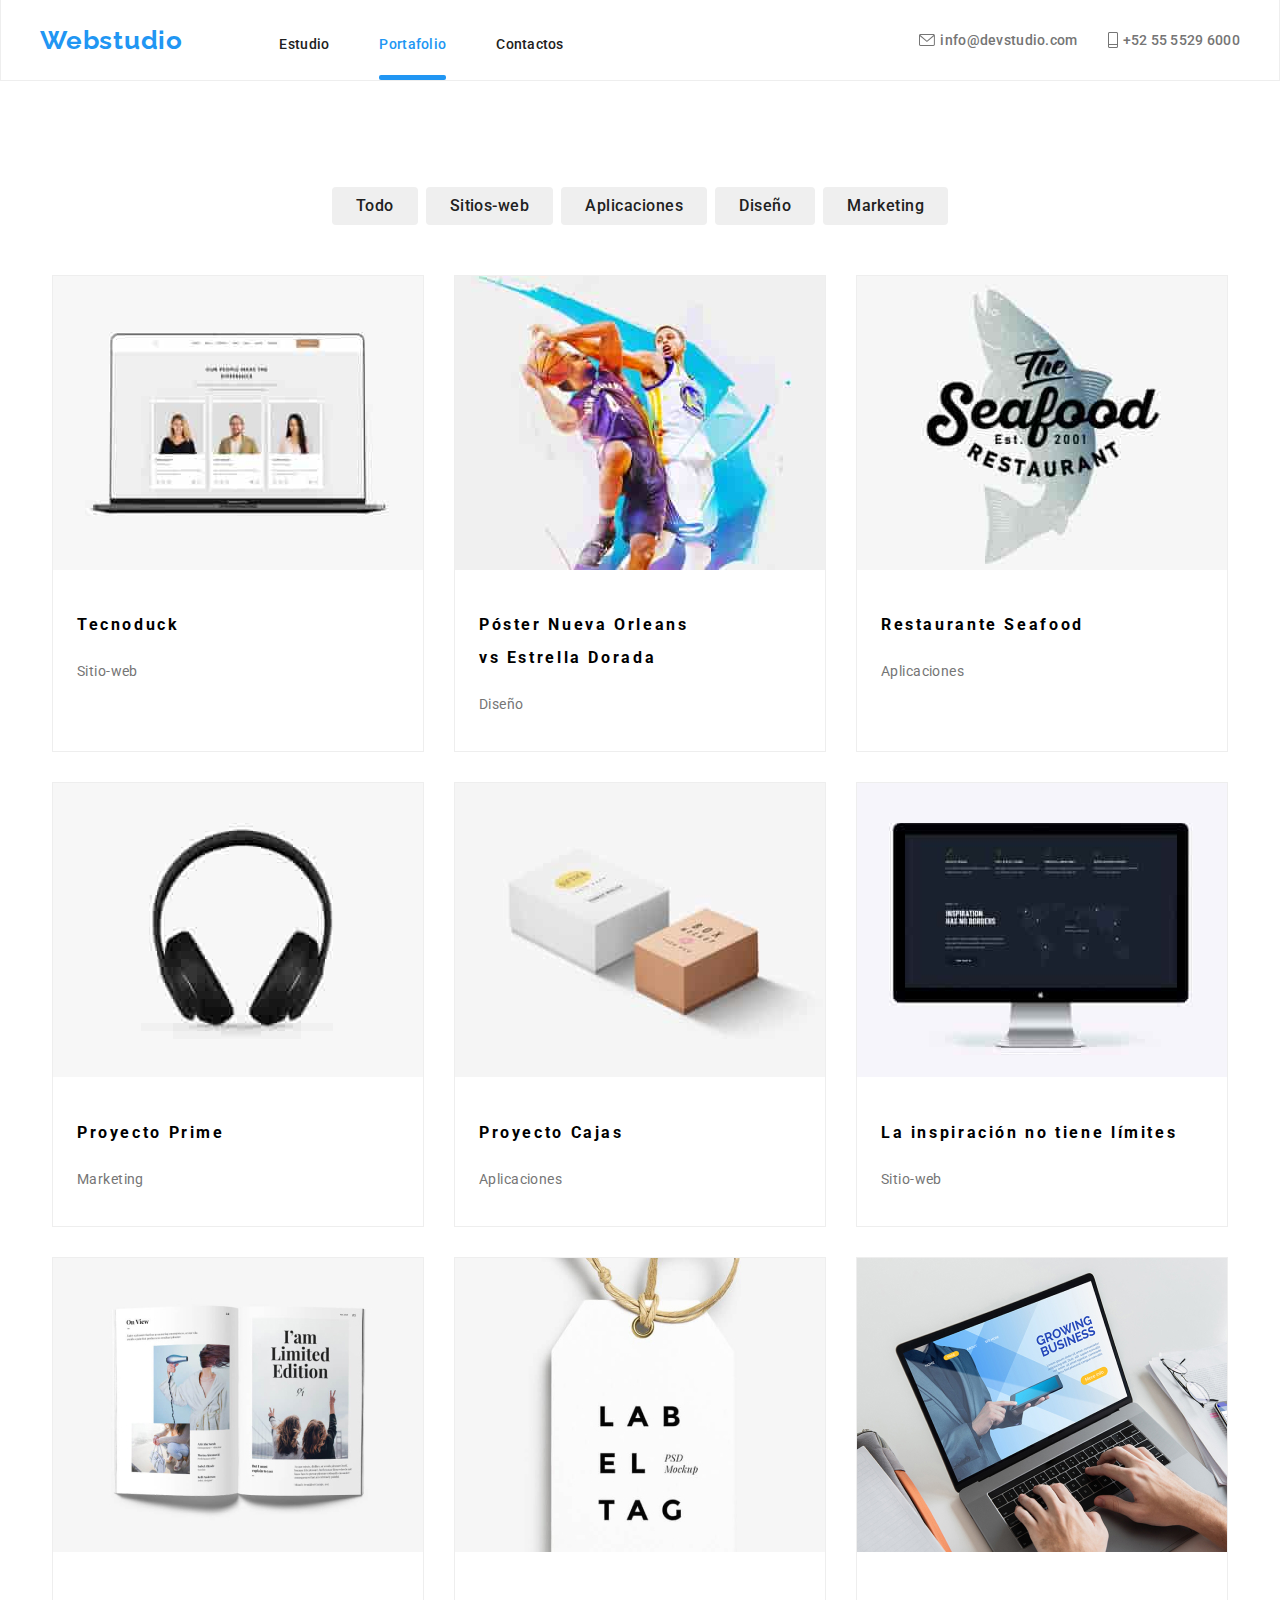
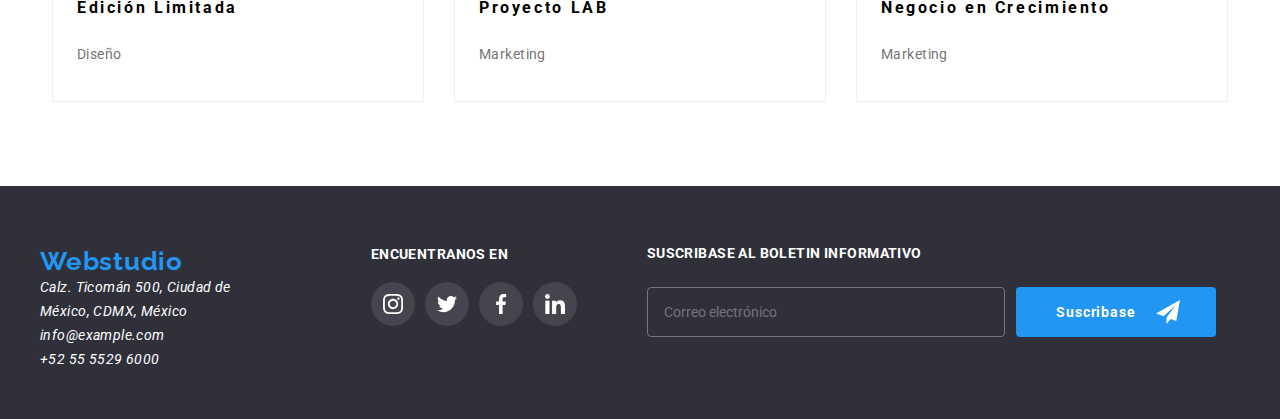
==== commit d591f3ef: "sass2" ====
--- a/portafolio.html
+++ b/portafolio.html
@@ -19,7 +19,7 @@
       <div class="container header__container">
         <nav>
           <a class="nav__logo" href="./index.html">Webstudio</a>
-          <ul class="nav__container">
+          <ul class="nav">
             <li>
               <a class="nav__link" href="./index.html">Estudio</a>
             </li>
--- a/css/main.min.css
+++ b/css/main.min.css
@@ -1 +1 @@
-@import"https://fonts.googleapis.com/css2?family=Roboto:wght@400;500;700;900&display=swap";@import"https://fonts.googleapis.com/css2?family=Raleway:wght@700&display=swap";.nav__logo{color:#2196f3;text-decoration:none;font-family:Raleway;font-size:26px;font-weight:700;line-height:1.17;letter-spacing:.03em;text-align:center}.nav__logo{color:#2196f3;text-decoration:none;font-family:Raleway;font-size:26px;font-weight:700;line-height:1.17;letter-spacing:.03em;text-align:center}.nav__link{text-decoration:none;color:#212121;font-size:14px;font-weight:500;line-height:1.14;letter-spacing:.02em;text-align:center;transition:color 250ms cubic-bezier(0.4, 0, 0.2, 1);margin-bottom:28px;position:relative}.nav__link:hover,.nav__link:focus{color:#2196f3}.nav__link:active{color:#2196f3}.nav--active{color:#2196f3}.nav__link.nav--active::after{content:"";background-color:#2196f3;position:absolute;width:100%;height:5px;border-radius:2px;display:inline-block;left:0;bottom:-28px}.header__container{display:flex;justify-content:space-between;height:80px;align-items:center}.nav__container{display:inline-flex;gap:50px;margin-left:93px}.contact{display:flex;align-items:center;gap:30px}.contact__text{text-decoration:none;text-align:left;letter-spacing:.02em;font-weight:500;line-height:1.143;color:#757575;gap:5px;fill:#757575;display:flex;align-items:center;transition:color 250ms cubic-bezier(0.4, 0, 0.2, 1)}.contact__text:hover{color:#2196f3;fill:#2196f3}.hero{padding:200px 0;display:flex;flex-direction:column;align-items:center;background-image:linear-gradient(to bottom, rgba(47, 48, 58, 0.4), rgba(47, 48, 58, 0.4)),url(../images/Meethero.jpg);background-size:cover;background-repeat:no-repeat;background-position:center;height:600px;max-width:1600px}.hero__title{font-size:44px;font-weight:900;line-height:1.36;letter-spacing:.06em;text-align:center;font-style:normal;color:#fff;margin:0;padding-bottom:30px}.hero__button{color:#fff;background-color:#2196f3;font-size:16px;font-weight:700;line-height:1.87;letter-spacing:.06em;text-align:center;padding:10px;border-radius:4px;height:50px;cursor:pointer}.about{display:flex;justify-content:space-between;display:flex;-moz-column-gap:30px;column-gap:30px}.about__svg{height:120px;background-color:#f5f4fa;display:flex;justify-content:center;align-items:center;padding:25px 100px}.about__title{font-size:14px;font-weight:700;line-height:1.14;letter-spacing:.03em;text-align:left;margin-bottom:10px;margin-top:30px}.about__text{color:#757575;font-size:14px;font-weight:400;line-height:1.71;letter-spacing:.03em;text-align:left;margin:0px}.services__title{font-size:36px;font-weight:700;line-height:1.16;text-align:center;padding-bottom:50px;margin:0}.services__list{display:flex;justify-content:space-between;-moz-column-gap:30px;column-gap:30px}.services__image{width:370px;height:294px;color:#fff;display:flex;justify-content:center;align-items:flex-end}.services__text{background-color:#2f303a;color:#fff;height:70px;width:370px;opacity:.8;display:flex;justify-content:center;align-items:center}.services__bacground1{background-image:url(../images/caja1.jpg)}.services__bacground2{background-image:url(../images/caja2.jpg)}.services__bacground3{background-image:url(../images/caja3.jpg)}.team__background{background-color:#f5f4fa}.team__title{font-size:36px;font-weight:700;line-height:1.16;letter-spacing:.03em;padding-bottom:50px;text-align:center;margin:0}.team__block{display:flex;justify-content:space-between}.team__block--list{display:flex;flex-basis:calc((100% - 111px)/4);text-align:center}.card-team{background-color:#fff;box-shadow:0px 1px 3px rgba(0,0,0,.12),0px 1px 1px rgba(0,0,0,.14),0px 2px 1px rgba(0,0,0,.2);border-radius:0px 0px 4px 4px}.card-team__name{color:#212121;font-size:16px;font-weight:500;line-height:1.18;letter-spacing:.03em;margin-top:30px;margin-bottom:10px}.card-team__role{color:#757575;font-size:16px;font-weight:400;line-height:1.18;letter-spacing:.03em;margin-top:0}.card-team__networks{fill:#afb1b8;border-radius:50%;width:44px;height:44px;display:flex;align-items:center;justify-content:center;background-color:#fff;cursor:pointer;transition:250ms cubic-bezier(0.4, 0, 0.2, 1)}.card-team__networks:hover{background-color:#2196f3;fill:#fff}.networks__team{display:flex;gap:10px;width:100%;justify-content:center;align-items:center;margin-bottom:30px}.customers__list{display:flex;justify-content:space-around;align-items:center;padding-bottom:151px}.customers__title{text-align:center;letter-spacing:.03em;font-weight:700;line-height:1.167;margin-top:59px;margin-bottom:44px;font-size:36px}.customers__icon{width:170px;height:81px;fill:#afb1b8;padding:14px 32px;border:1px solid #afb1b8;border-radius:4px;transition:250ms cubic-bezier(0.4, 0, 0.2, 1)}.customers__icon:hover{border:1px solid #2196f3;fill:#2196f3}.footer__background{background-color:#2f303a;padding-top:60px;padding-bottom:47px}.footer{display:flex;gap:70px}.footer__contact{text-decoration:none;color:#fff;font-size:14px;font-weight:400;line-height:1.71;letter-spacing:.03em;text-align:left;transition:250ms cubic-bezier(0.4, 0, 0.2, 1)}.footer__contact:hover{color:#2196f3}.footer__title{color:#fff;font-size:14px;font-weight:700;line-height:16px;letter-spacing:.03em;text-align:left;padding-left:70px;margin:0;padding-bottom:20px}.networks{display:flex;gap:10px;padding-left:70px}.networks-footer__item{fill:#fff;border-radius:50%;width:44px;height:44px;display:flex;align-items:center;justify-content:center;background-color:rgba(255,255,255,.1);cursor:pointer;transition:250ms cubic-bezier(0.4, 0, 0.2, 1)}.networks-footer__item:hover{background-color:#2196f3}.footer__form{display:flex}.footer__text{color:#fff;font-weight:700;font-size:14px;line-height:1.1;letter-spacing:.03em;text-align:left;margin:0;padding-bottom:20px}.footer__input{width:358px;height:50px;border-radius:4px;border:solid 1px;border-color:#757575;background-color:#2f303a;color:#fff;padding:15px 16px}.footer__button{display:inline-flex;width:200px;height:50px;background-color:#2196f3;color:#fff;font-weight:700;line-height:1.8;letter-spacing:.06em;border-radius:4px;border:solid 1px;border-color:rgba(0,0,0,0);gap:20px;align-items:center;padding-left:39px;margin-left:8px;margin-top:6px;cursor:pointer}.backdrop_service{position:fixed;top:0;left:0;width:100%;height:100%;background-color:rgba(0,0,0,.2);display:flex;transition:opacity 250ms cubic-bezier(0.4, 0, 0.2, 1) 250ms,visibility 250ms cubic-bezier(0.4, 0, 0.2, 1) 250ms}.modal{width:528px;height:581px;background-color:#fff;position:absolute;transform:translate(-50%, -50%);top:50%;left:50%;border-radius:4px;box-shadow:1px 4px 6px 0px rgba(0,0,0,.12),0px 4px 4px 0px rgba(0,0,0,.14),0px 1px 1px 0px rgba(0,0,0,.2)}.is-hidden{visibility:hidden;opacity:0;pointer-events:none}.form{width:100%;height:100%;display:block;padding:40px}.form_text{font-size:20px;font-weight:700;line-height:1.4;letter-spacing:.03em;text-align:center;margin:0;padding-bottom:12px}.label{color:#757575;font-size:12px;font-weight:400;line-height:1.71;letter-spacing:.01em;text-align:left}.input_group{position:relative}.form_data{width:448px;height:40px;border-radius:4px;border:solid 1px;border-color:#757575;margin-top:4px;margin-bottom:10px;cursor:pointer;padding-left:42px;outline:none;transition:border-color 250ms cubic-bezier(0.4, 0, 0.2, 1) 250ms}.input_svg{transition:fill 250ms cubic-bezier(0.4, 0, 0.2, 1) 250ms;position:absolute;left:14px;top:50%;transform:translateY(-65%)}.input_group:hover>.input_svg,.form_data:hover{border-color:#2196f3;fill:#2196f3}.input_group:focus-within>.input_svg,.form_data:focus{fill:#2196f3;border-color:#2196f3}.feedback_form{width:448px;height:120x;border-radius:4px;border:solid 1px;border-color:#757575;font-size:12px;line-height:1.1;letter-spacing:.01em;padding:12px 16px;margin-top:4px;margin-bottom:10px;cursor:pointer;resize:none;outline:none;transition:border-color 250ms cubic-bezier(0.4, 0, 0.2, 1) 250ms}.feedback_form::-moz-placeholder{color:#757575;font-size:12px;line-height:1.1;letter-spacing:.01em}.feedback_form::placeholder{color:#757575;font-size:12px;line-height:1.1;letter-spacing:.01em}.feedback_form:hover,.feedback_form:focus{border-color:#2196f3}.checkbox_cont{display:flex;position:relative}.input_policies{display:block;width:15px;height:16px;position:absolute;top:5%;left:5px}.label_policies{display:flex;align-items:center;color:#757575;font-size:14px;line-height:1.7;letter-spacing:.03em;padding-left:30px}.send_button{display:block;margin:auto;width:200px;height:50px;background-color:#2196f3;border-radius:4px;border-color:rgba(0,0,0,0);box-shadow:0px 4px 4px 0px rgba(0,0,0,.15);color:#fff;font-weight:700;line-height:1.8;letter-spacing:.06em;align-items:center;margin-top:10px;cursor:pointer;transform:translateY(15%)}.close_button{width:30px;height:30px;background-color:#fff;border-radius:50%;border:1px solid rgba(0,0,0,.1);position:absolute;top:8px;right:8px;opacity:1;visibility:visible;transition:opacity 250ms cubic-bezier(0.4, 0, 0.2, 1) 250ms,visibility 250ms cubic-bezier(0.4, 0, 0.2, 1) 250ms;padding:6px 6px;justify-content:center;display:flex;align-items:center}.close_button:hover,.close_button:focus{fill:#2196f3;cursor:pointer}.entry-header{display:none}.border{border:1px solid #eee;border-top:var(--color-white)}.button__list{display:flex;justify-content:center;padding-top:106px;padding-bottom:50px;gap:8px}.button__filter{color:var(--tittle-color);font-size:16px;font-weight:500;line-height:1.6;letter-spacing:.03em;text-align:center;padding:6px 24px;border-radius:4px;transition:250ms cubic-bezier(0.4, 0, 0.2, 1);cursor:pointer}.button__filter:hover{background-color:var(--brand-color);color:var(--color-white);box-shadow:0px 2px 2px 0px rgba(0,0,0,.122),0px 1px 2px 0px rgba(0,0,0,.078),0px 3px 1px 0px rgba(0,0,0,.102);transition:250ms cubic-bezier(0.4, 0, 0.2, 1)}.button__filter:focus{background-color:var(--brand-color);color:var(--color-white)}.gallery__list{display:flex;justify-content:center;flex-wrap:wrap;gap:30px;margin-bottom:84px}.card-gallery__content{position:relative;overflow:hidden}.gallery__block:hover .card-gallery__text{transform:translateY(-100%)}.card-gallery__text{transform:translateY(0);position:absolute;width:100%;height:100%;margin:0;display:flex;justify-content:center;align-items:center;text-align:center;color:#fff;font-size:18px;font-weight:400;line-height:1.56;letter-spacing:.03em;text-align:left;background-color:rgba(33,150,243,.9);padding:64px 24px;transition:transform 250ms ease}.gallery__list>li>h3{text-align:left;letter-spacing:.16em;font-weight:700;line-height:2;padding-top:20px;padding-left:24px}.gallery__list>li>p{color:#757575;text-align:left;letter-spacing:.03em;font-weight:400;line-height:1.875;padding-left:24px;padding-bottom:20px}.gallery__list>li{cursor:pointer;border:1px solid #eee}.gallery__list>li:hover{box-shadow:0px 1px 1px rgba(0,0,0,.12),0px 4px 4px rgba(0,0,0,.06),1px 4px 6px rgba(0,0,0,.16);transition:250ms cubic-bezier(0.4, 0, 0.2, 1)}body{font-family:Roboto;font-size:14px;letter-spacing:.03em}ul{margin:0;padding:0}ul li{list-style:none}.container__section{padding-top:94px;padding-bottom:94px}button{border:none}.container{width:1200px;margin-left:auto;margin-right:auto}/*# sourceMappingURL=main.min.css.map */+@import"https://fonts.googleapis.com/css2?family=Roboto:wght@400;500;700;900&display=swap";@import"https://fonts.googleapis.com/css2?family=Raleway:wght@700&display=swap";body{font-family:Roboto;font-size:14px;letter-spacing:.03em}ul{margin:0;padding:0}ul li{list-style:none}.container__section{padding-top:94px;padding-bottom:94px}button{border:none}.container{width:1200px;margin-left:auto;margin-right:auto}.nav__logo{color:#2196f3;text-decoration:none;font-family:Raleway;font-size:26px;font-weight:700;line-height:1.17;letter-spacing:.03em;text-align:center}.nav{display:inline-flex;gap:50px;margin-left:93px}.nav__link{text-decoration:none;color:#212121;font-size:14px;font-weight:500;line-height:1.14;letter-spacing:.02em;text-align:center;transition:color 250ms cubic-bezier(0.4, 0, 0.2, 1);margin-bottom:28px;position:relative}.nav__link:hover,.nav__link:focus{color:#2196f3}.nav__link:active{color:#2196f3}.nav--active{color:#2196f3}.nav__link.nav--active::after{content:"";background-color:#2196f3;position:absolute;width:100%;height:5px;border-radius:2px;display:inline-block;left:0;bottom:-28px}.header__container{display:flex;justify-content:space-between;height:80px;align-items:center}.contact{display:flex;align-items:center;gap:30px}.contact__text{text-decoration:none;text-align:left;letter-spacing:.02em;font-weight:500;line-height:1.143;color:#757575;gap:5px;fill:#757575;display:flex;align-items:center;transition:color 250ms cubic-bezier(0.4, 0, 0.2, 1)}.contact__text:hover{color:#2196f3;fill:#2196f3}.hero{padding:200px 0;display:flex;flex-direction:column;align-items:center;background-image:linear-gradient(to bottom, rgba(47, 48, 58, 0.4), rgba(47, 48, 58, 0.4)),url(../images/Meethero.jpg);background-size:cover;background-repeat:no-repeat;background-position:center;height:600px;max-width:1600px;margin:auto}.hero__title{font-size:44px;font-weight:900;line-height:1.36;letter-spacing:.06em;text-align:center;font-style:normal;color:#fff;margin:0;padding-bottom:30px}.hero__button{color:#fff;background-color:#2196f3;font-size:16px;font-weight:700;line-height:1.87;letter-spacing:.06em;text-align:center;padding:10px;border-radius:4px;height:50px;cursor:pointer}.about{display:flex;justify-content:space-between;display:flex;-moz-column-gap:30px;column-gap:30px}.about__svg{height:120px;background-color:#f5f4fa;display:flex;justify-content:center;align-items:center;padding:25px 100px}.about__title{font-size:14px;font-weight:700;line-height:1.14;letter-spacing:.03em;text-align:left;margin-bottom:10px;margin-top:30px}.about__text{color:#757575;font-size:14px;font-weight:400;line-height:1.71;letter-spacing:.03em;text-align:left;margin:0px}.services__title{font-size:36px;font-weight:700;line-height:1.16;text-align:center;padding-bottom:50px;margin:0}.services{display:flex;justify-content:space-between;-moz-column-gap:30px;column-gap:30px}.services__image{width:370px;height:294px;color:#fff;display:flex;justify-content:center;align-items:flex-end}.services__text{background-color:#2f303a;color:#fff;height:70px;width:370px;opacity:.8;display:flex;justify-content:center;align-items:center}.services__bacground1{background-image:url(../images/caja1.jpg)}.services__bacground2{background-image:url(../images/caja2.jpg)}.services__bacground3{background-image:url(../images/caja3.jpg)}.team__background{background-color:#f5f4fa}.team__title{font-size:36px;font-weight:700;line-height:1.16;letter-spacing:.03em;padding-bottom:50px;text-align:center;margin:0}.team__block{display:flex;justify-content:space-between}.team__block--list{display:flex;flex-basis:calc((100% - 111px)/4);text-align:center}.card-team{background-color:#fff;box-shadow:0px 1px 3px rgba(0,0,0,.12),0px 1px 1px rgba(0,0,0,.14),0px 2px 1px rgba(0,0,0,.2);border-radius:0px 0px 4px 4px}.card-team__name{color:#212121;font-size:16px;font-weight:500;line-height:1.18;letter-spacing:.03em;margin-top:30px;margin-bottom:10px}.card-team__role{color:#757575;font-size:16px;font-weight:400;line-height:1.18;letter-spacing:.03em;margin-top:0}.card-team__networks{fill:#afb1b8;border-radius:50%;width:44px;height:44px;display:flex;align-items:center;justify-content:center;background-color:#fff;cursor:pointer;transition:250ms cubic-bezier(0.4, 0, 0.2, 1)}.card-team__networks:hover{background-color:#2196f3;fill:#fff}.networks__team{display:flex;gap:10px;width:100%;justify-content:center;align-items:center;margin-bottom:30px}.customers__title{text-align:center;letter-spacing:.03em;font-weight:700;line-height:1.167;margin-top:59px;margin-bottom:44px;font-size:36px}.customers{display:flex;justify-content:space-around;align-items:center;padding-bottom:151px}.customers__icon{width:170px;height:81px;fill:#afb1b8;padding:14px 32px;border:1px solid #afb1b8;border-radius:4px;cursor:pointer;transition:250ms cubic-bezier(0.4, 0, 0.2, 1)}.customers__icon:hover{border:1px solid #2196f3;fill:#2196f3}.footer{display:flex;gap:70px}.footer__background{background-color:#2f303a;padding-top:60px;padding-bottom:47px}.footer__contact{text-decoration:none;color:#fff;font-size:14px;font-weight:400;line-height:1.71;letter-spacing:.03em;text-align:left;transition:250ms cubic-bezier(0.4, 0, 0.2, 1)}.footer__contact:hover{color:#2196f3}.footer__title{color:#fff;font-size:14px;font-weight:700;line-height:16px;letter-spacing:.03em;text-align:left;padding-left:70px;margin:0;padding-bottom:20px}.footer__form{display:flex}.footer__text{color:#fff;font-weight:700;font-size:14px;line-height:1.1;letter-spacing:.03em;text-align:left;margin:0;padding-bottom:20px}.footer__input{width:358px;height:50px;border-radius:4px;border:solid 1px;border-color:#757575;background-color:#2f303a;color:#fff;padding:15px 16px}.footer__button{display:inline-flex;width:200px;height:50px;background-color:#2196f3;color:#fff;font-weight:700;line-height:1.8;letter-spacing:.06em;border-radius:4px;border:solid 1px;border-color:rgba(0,0,0,0);gap:20px;align-items:center;padding-left:39px;margin-left:8px;margin-top:6px;cursor:pointer}.networks{display:flex;gap:10px;padding-left:70px}.networks-footer__item{fill:#fff;border-radius:50%;width:44px;height:44px;display:flex;align-items:center;justify-content:center;background-color:rgba(255,255,255,.1);cursor:pointer;transition:250ms cubic-bezier(0.4, 0, 0.2, 1)}.networks-footer__item:hover{background-color:#2196f3}.backdrop_service{position:fixed;top:0;left:0;width:100%;height:100%;background-color:rgba(0,0,0,.2);display:flex;transition:opacity 250ms cubic-bezier(0.4, 0, 0.2, 1) 250ms,visibility 250ms cubic-bezier(0.4, 0, 0.2, 1) 250ms}.modal{width:528px;height:581px;background-color:#fff;position:absolute;transform:translate(-50%, -50%);top:50%;left:50%;border-radius:4px;box-shadow:1px 4px 6px 0px rgba(0,0,0,.12),0px 4px 4px 0px rgba(0,0,0,.14),0px 1px 1px 0px rgba(0,0,0,.2)}.is-hidden{visibility:hidden;opacity:0;pointer-events:none}.form{width:100%;height:100%;display:block;padding:40px}.form_text{font-size:20px;font-weight:700;line-height:1.4;letter-spacing:.03em;text-align:center;margin:0;padding-bottom:12px}.label{color:#757575;font-size:12px;font-weight:400;line-height:1.71;letter-spacing:.01em;text-align:left}.input_group{position:relative}.form_data{width:448px;height:40px;border-radius:4px;border:solid 1px;border-color:#757575;margin-top:4px;margin-bottom:10px;cursor:pointer;padding-left:42px;outline:none;transition:border-color 250ms cubic-bezier(0.4, 0, 0.2, 1) 250ms}.input_svg{transition:fill 250ms cubic-bezier(0.4, 0, 0.2, 1) 250ms;position:absolute;left:14px;top:50%;transform:translateY(-65%)}.input_group:hover>.input_svg,.form_data:hover{border-color:#2196f3;fill:#2196f3}.input_group:focus-within>.input_svg,.form_data:focus{fill:#2196f3;border-color:#2196f3}.feedback_form{width:448px;height:120x;border-radius:4px;border:solid 1px;border-color:#757575;font-size:12px;line-height:1.1;letter-spacing:.01em;padding:12px 16px;margin-top:4px;margin-bottom:10px;cursor:pointer;resize:none;outline:none;transition:border-color 250ms cubic-bezier(0.4, 0, 0.2, 1) 250ms}.feedback_form::-moz-placeholder{color:#757575;font-size:12px;line-height:1.1;letter-spacing:.01em}.feedback_form::placeholder{color:#757575;font-size:12px;line-height:1.1;letter-spacing:.01em}.feedback_form:hover,.feedback_form:focus{border-color:#2196f3}.checkbox_cont{display:flex;position:relative}.input_policies{display:block;width:15px;height:16px;position:absolute;top:5%;left:5px}.label_policies{display:flex;align-items:center;color:#757575;font-size:14px;line-height:1.7;letter-spacing:.03em;padding-left:30px}.send_button{display:block;margin:auto;width:200px;height:50px;background-color:#2196f3;border-radius:4px;border-color:rgba(0,0,0,0);box-shadow:0px 4px 4px 0px rgba(0,0,0,.15);color:#fff;font-weight:700;line-height:1.8;letter-spacing:.06em;align-items:center;margin-top:10px;cursor:pointer;transform:translateY(15%)}.close_button{width:30px;height:30px;background-color:#fff;border-radius:50%;border:1px solid rgba(0,0,0,.1);position:absolute;top:8px;right:8px;opacity:1;visibility:visible;transition:opacity 250ms cubic-bezier(0.4, 0, 0.2, 1) 250ms,visibility 250ms cubic-bezier(0.4, 0, 0.2, 1) 250ms;padding:6px 6px;justify-content:center;display:flex;align-items:center}.close_button:hover,.close_button:focus{fill:#2196f3;cursor:pointer}.entry-header{display:none}.border{border:1px solid #eee;border-top:#fff}.button__list{display:flex;justify-content:center;padding-top:106px;padding-bottom:50px;gap:8px}.button__filter{color:#212121;font-size:16px;font-weight:500;line-height:1.6;letter-spacing:.03em;text-align:center;padding:6px 24px;border-radius:4px;transition:250ms cubic-bezier(0.4, 0, 0.2, 1);cursor:pointer}.button__filter:hover{background-color:#2196f3;color:#fff;box-shadow:0px 2px 2px 0px rgba(0,0,0,.122),0px 1px 2px 0px rgba(0,0,0,.078),0px 3px 1px 0px rgba(0,0,0,.102);transition:250ms cubic-bezier(0.4, 0, 0.2, 1)}.button__filter:focus{background-color:#2196f3;color:#fff}.gallery__list{display:flex;justify-content:center;flex-wrap:wrap;gap:30px;margin-bottom:84px}.card-gallery__content{position:relative;overflow:hidden}.gallery__block:hover .card-gallery__text{transform:translateY(-100%)}.card-gallery__text{transform:translateY(0);position:absolute;width:100%;height:100%;margin:0;display:flex;justify-content:center;align-items:center;text-align:center;color:#fff;font-size:18px;font-weight:400;line-height:1.56;letter-spacing:.03em;text-align:left;background-color:rgba(33,150,243,.9);padding:64px 24px;transition:transform 250ms ease}.gallery__list>li>h3{text-align:left;letter-spacing:.16em;font-weight:700;line-height:2;padding-top:20px;padding-left:24px}.gallery__list>li>p{color:#757575;text-align:left;letter-spacing:.03em;font-weight:400;line-height:1.875;padding-left:24px;padding-bottom:20px}.gallery__list>li{cursor:pointer;border:1px solid #eee}.gallery__list>li:hover{box-shadow:0px 1px 1px rgba(0,0,0,.12),0px 4px 4px rgba(0,0,0,.06),1px 4px 6px rgba(0,0,0,.16);transition:250ms cubic-bezier(0.4, 0, 0.2, 1)}/*# sourceMappingURL=main.min.css.map */